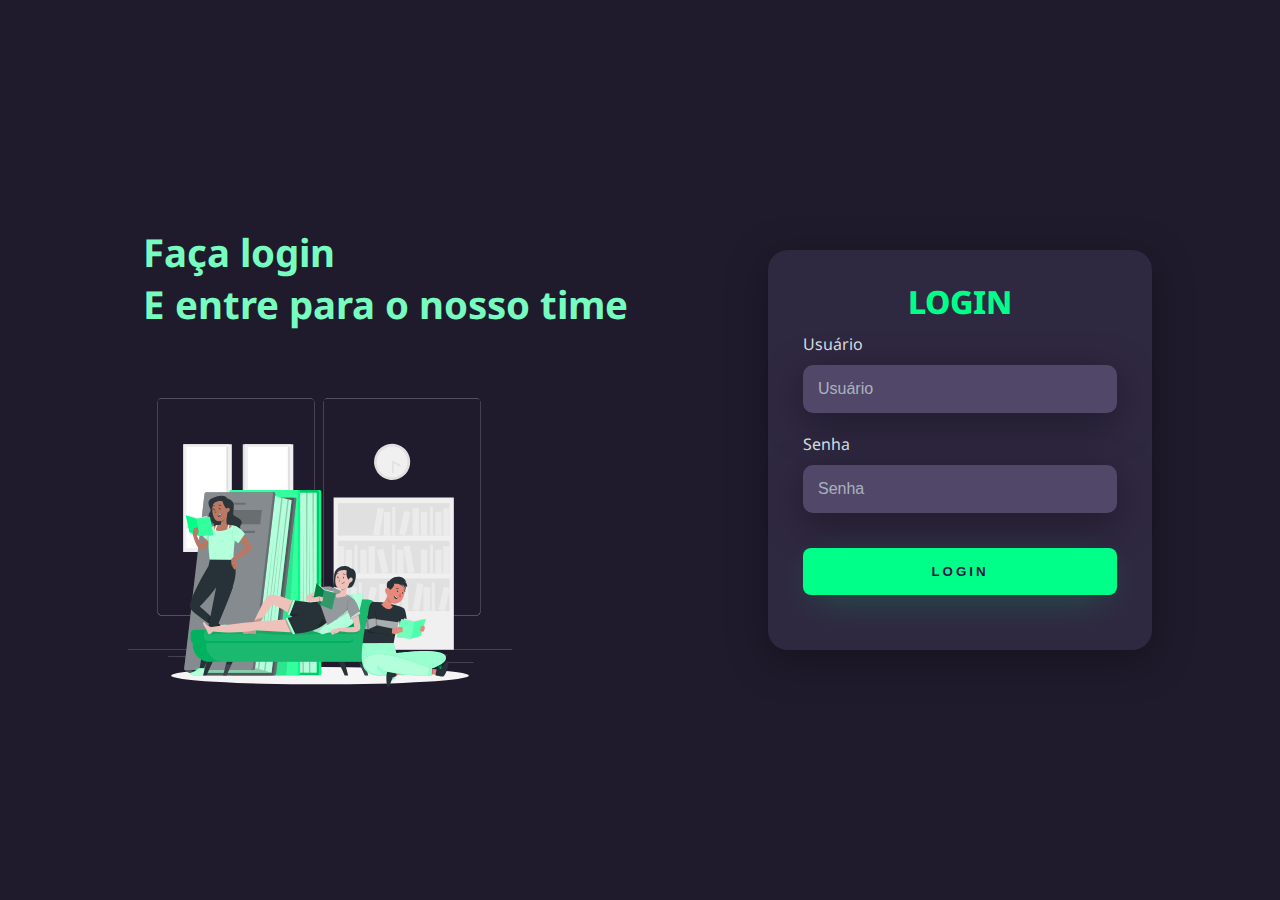
==== index.html @ f484bba6 "Add files via upload" ====
<!DOCTYPE html>
<html lang="ppt-br">
<head>
    <meta charset="UTF-8">
    <meta http-equiv="X-UA-Compatible" content="IE=edge">
    <meta name="viewport" content="width=device-width, initial-scale=1.0">
    <link rel="stylesheet" type="text/css" href="style.css">
    <link rel="shortcut icon" href="/images/icon.png" type="image/x-icon">
    <title>Login</title>
</head>
<body>
    <div class="main-login">
        <div class="left-login">
            <h1>Faça login<br> E entre para o nosso time</h1>
            <img src="/images/reading-book.svg" class="left-login-image" alt="people reading books">
        </div>

        <div class="right-login">
            <div class="card-login">
                <h1>LOGIN</h1>

                <div class="textfield">
                    <label for="usuario">Usuário</label>
                    <input type="text" name="usuario" placeholder="Usuário">
                </div>

                <div class="textfield">
                    <label for="senha">Senha</label>
                    <input type="password" name="senha" placeholder="Senha">
                </div>

                <button class="btn-login">Login</button>
            </div>
        </div>
    </div>
</body>
</html>
---- style.css ----
@import url('https://fonts.googleapis.com/css2?family=Noto+Sans:wght@400;700&display=swap');

body {
    margin: 0;
    font-family: 'Noto Sans', sans-serif;
}

body * {
    box-sizing: border-box;
}

.main-login {
    width: 100vw;
    height:100vh;
    background-color: #201b2c;
    display: flex;
    justify-content: center;
    align-items: center;
}

.left-login {
    width: 50vw;
    height: 100vh;
    display: flex;
    flex-direction: column;
    justify-content: center;
    align-items: center;
}

.left-login h1 {
    font-size: 3vw;
    color: #77fcc0;
    padding-left: 130px;
    padding-top: 40px;
}

.left-login-image {
    width: 30vw;
}

.right-login {
    width: 50vw;
    height: 100vh;
    display: flex;
    justify-content: center;
    align-items: center;
}

.card-login {
    width: 60%;
    display: flex;
    flex-direction: column;
    justify-content: center;
    align-items: center;
    padding: 30px 35px;
    background-color: #2f2841;
    border-radius: 20px;
    box-shadow: 0px 10px 40px #00000056;
}

.card-login h1 {
    color: #00ff88;
    font-weight: 800;
    margin: 0;
}

.textfield {
    width: 100%;
    display: flex;
    flex-direction: column;
    align-items: flex-start;
    justify-content: center;
    margin: 10px 0;
}

.textfield input {
    width: 100%;
    border: none;
    border-radius: 10px;
    padding: 15px;
    background-color: #514869;
    color: #f0ffffde;
    font-size: 12pt;
    box-shadow: 0px 10px 40px #00000056;
    outline: none;
    box-sizing: border-box;
}

.textfield label {
    color: #f0ffffde;
    margin-bottom: 10px;
}

.textfield input::placeholder {
    color: #f0ffff94;
}

.btn-login {
    width: 100%;
    padding: 16px 0;
    margin: 25px;
    border: none;
    border-radius: 8px;
    outline: none;
    text-transform: uppercase;
    font-weight: 800;
    letter-spacing: 3px;
    color: #2b134b;
    background-color: #00ff88;
    cursor: pointer;
    box-shadow: 0px 10px 40px -12px #00ff8052;
}

@media only screen and (max-width: 950px) {
    .card-login {
        width: 85%;
    }
}

@media only screen and (max-width: 600px) {
    .main-login {
        flex-direction: column;
    }

    .left-login h1 {
        display: none;
    }

    .left-login {
        width: 100%;
        height: auto;
    }

    .right-login {
        width: 100%;
        height: auto;
    }

    .left-login-image {
        width: 50vh;
    }

    .card-login {
        width: 90%;
    }
}
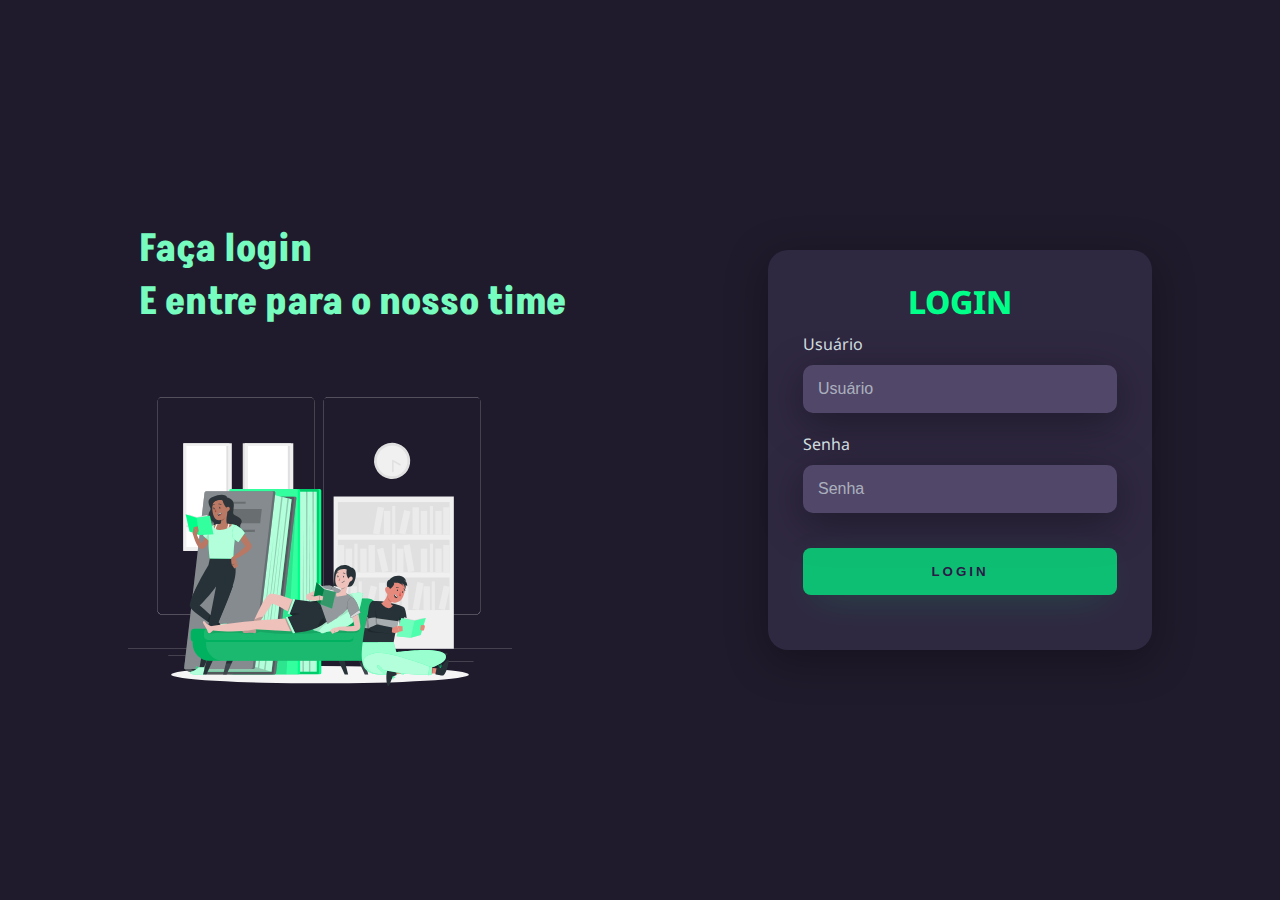
==== commit 40ee279c: "Add files via upload" ====
--- a/index.html
+++ b/index.html
@@ -4,7 +4,7 @@
     <meta charset="UTF-8">
     <meta http-equiv="X-UA-Compatible" content="IE=edge">
     <meta name="viewport" content="width=device-width, initial-scale=1.0">
-    <link rel="stylesheet" type="text/css" href="style.css">
+    <link rel="stylesheet" type="text/css" href="/styles/index.css">
     <link rel="shortcut icon" href="/images/icon.png" type="image/x-icon">
     <title>Login</title>
 </head>
@@ -21,17 +21,31 @@
 
                 <div class="textfield">
                     <label for="usuario">Usuário</label>
-                    <input type="text" name="usuario" placeholder="Usuário">
+                    <input type="text" id="usuario" onchange="validateFieldUser();" name="usuario" placeholder="Usuário" required>
+                    
+                    <div class="error-message">
+                        <p id="user-required-error">Usuário é obrigatório.</p>
+                    </div>
+
+                    <div class="error-message">
+                        <p id="user-invalid-error">Usuário é inválido.</p>
+                    </div>
                 </div>
 
                 <div class="textfield">
                     <label for="senha">Senha</label>
-                    <input type="password" name="senha" placeholder="Senha">
+                    <input type="password" id="senha" onchange="validateFieldPassword();" name="senha" placeholder="Senha" required>
+                    
+                    <div class="error-message">
+                        <p id="password-required-error">Senha é obrigatória.</p>
+                    </div>
                 </div>
-
-                <button class="btn-login">Login</button>
+  
+                <button class="btn-login" id="btn-login" disabled="true" onclick="window.location.href='registered.html'">Login</button>
             </div>
         </div>
     </div>
+
+    <script src="/scripts/index.js"></script>
 </body>
 </html>--- a/styles/index.css
+++ b/styles/index.css
@@ -0,0 +1,170 @@
+@import url('https://fonts.googleapis.com/css2?family=Akshar:wght@700&family=Noto+Sans:wght@400;700&display=swap');
+
+body {
+    margin: 0;
+    font-family: 'Noto Sans', sans-serif;
+}
+
+body * {
+    box-sizing: border-box;
+}
+
+.main-login {
+    width: 100vw;
+    height:100vh;
+    background-color: #201b2c;
+    display: flex;
+    justify-content: center;
+    align-items: center;
+}
+
+.left-login {
+    width: 50vw;
+    height: 100vh;
+    display: flex;
+    flex-direction: column;
+    justify-content: center;
+    align-items: center;
+}
+
+.left-login h1 {
+    font-size: 3vw;
+    color: #77fcc0;
+    font-family: Akshar, sans-serif;
+}
+
+.left-login-image {
+    width: 30vw;
+}
+
+.right-login {
+    width: 50vw;
+    height: 100vh;
+    display: flex;
+    justify-content: center;
+    align-items: center;
+}
+
+.card-login {
+    width: 60%;
+    display: flex;
+    flex-direction: column;
+    justify-content: center;
+    align-items: center;
+    padding: 30px 35px;
+    background-color: #2f2841;
+    border-radius: 20px;
+    box-shadow: 0px 10px 40px #00000056;
+}
+
+.card-login h1 {
+    color: #00ff88;
+    font-weight: 800;
+    margin: 0;
+}
+
+.textfield {
+    width: 100%;
+    display: flex;
+    flex-direction: column;
+    align-items: flex-start;
+    justify-content: center;
+    margin: 10px 0;
+}
+
+.textfield input {
+    width: 100%;
+    border: none;
+    border-radius: 10px;
+    padding: 15px;
+    background-color: #514869;
+    color: #f0ffffde;
+    font-size: 12pt;
+    box-shadow: 0px 10px 40px #00000056;
+    outline: none;
+    box-sizing: border-box;
+}
+
+.textfield label {
+    color: #f0ffffde;
+    margin-bottom: 10px;
+}
+
+.textfield input::placeholder {
+    color: #f0ffff94;
+}
+
+.textfield p {
+    margin: 0;
+}
+
+.error-message {
+    color: #00ff88;
+}
+
+#user-required-error, #user-invalid-error, #password-required-error{
+    display: none;
+}
+
+.btn-login {
+    width: 100%;
+    padding: 16px 0;
+    margin: 25px;
+    border: none;
+    border-radius: 8px;
+    outline: none;
+    text-transform: uppercase;
+    font-weight: 800;
+    letter-spacing: 3px;
+    color: #2b134b;
+    background-color: #00ff88;
+    cursor: pointer;
+    box-shadow: 0px 10px 40px -12px #00ff8052;
+    transition: 0.5s;
+}
+
+.btn-login[disabled] {
+    opacity: 0.7;
+    cursor: auto;
+}
+
+@media only screen and (max-width: 950px) {
+    .card-login {
+        width: 85%;
+    }
+}
+
+@media only screen and (max-width: 600px) {
+    .main-login {
+        flex-direction: column;
+    }
+
+    .left-login h1 {
+        display: none;
+    }
+
+    .left-login {
+        width: 100%;
+        height: auto;
+    }
+
+    .right-login {
+        width: 100%;
+        height: auto;
+    }
+
+    .left-login-image {
+        width: 50vh;
+    }
+
+    .card-login {
+        width: 90%;
+    }
+}
+
+@media only screen and (min-width: 1024px) {
+    .left-login h1 {
+        padding-left: 5vw;
+        padding-top: 4vh;
+    }
+}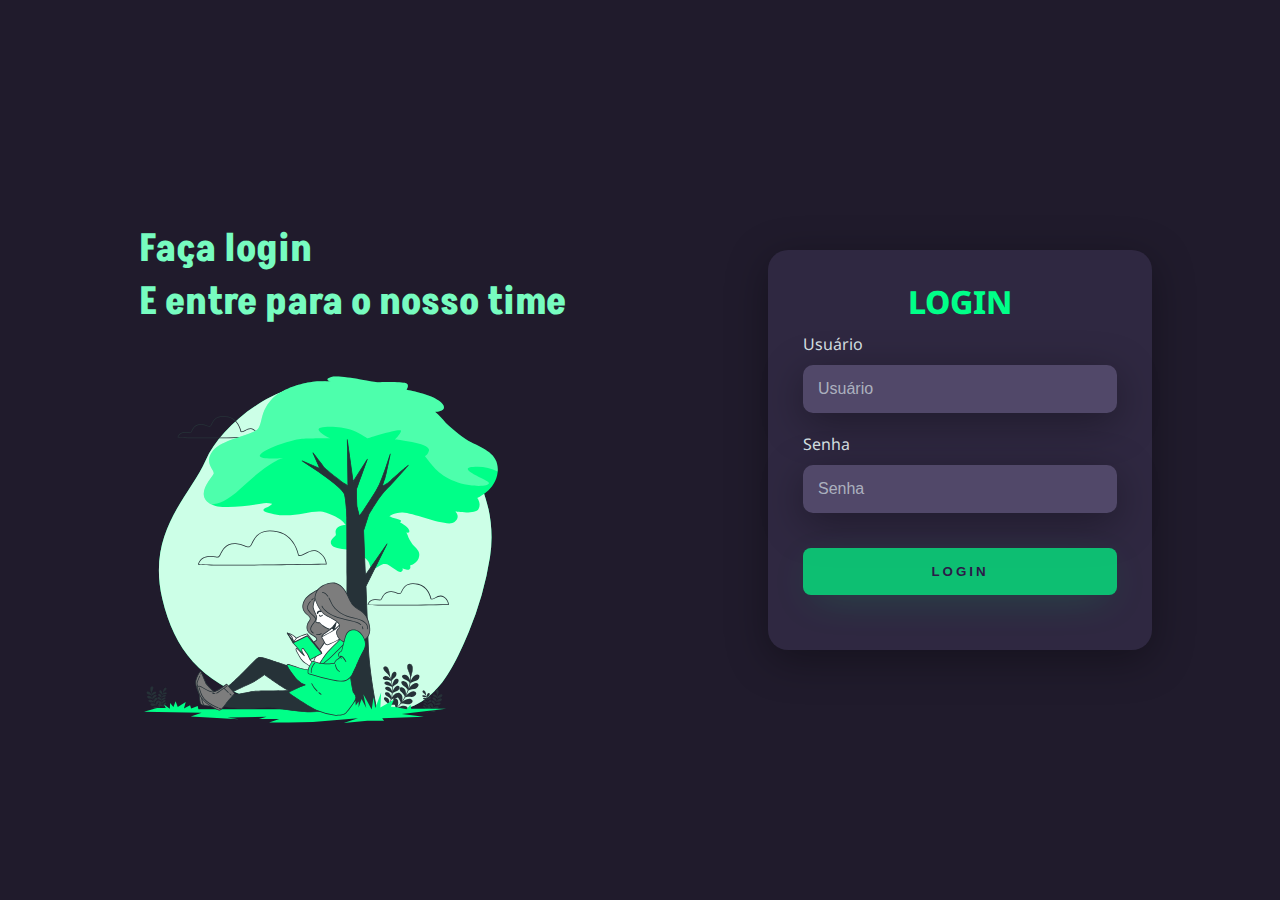
==== commit d523d3a6: "Add files via upload" ====
--- a/index.html
+++ b/index.html
@@ -12,7 +12,7 @@
     <div class="main-login">
         <div class="left-login">
             <h1>Faça login<br> E entre para o nosso time</h1>
-            <img src="/images/reading-book.svg" class="left-login-image" alt="people reading books">
+            <img src="/images/woman-reading.svg" class="left-login-image" alt="people reading books">
         </div>
 
         <div class="right-login">
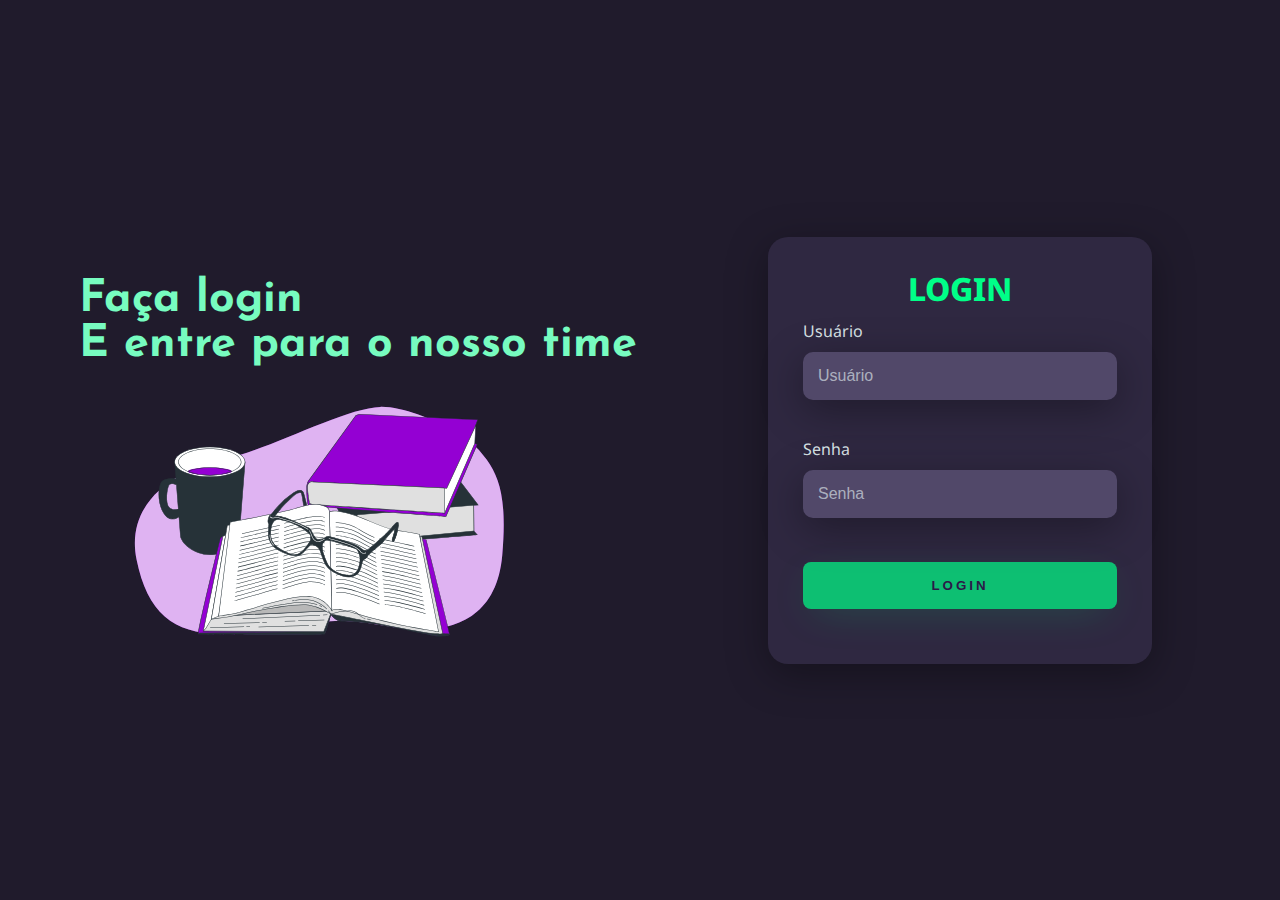
==== commit d5d7bc1f: "Add files via upload" ====
--- a/index.html
+++ b/index.html
@@ -12,7 +12,7 @@
     <div class="main-login">
         <div class="left-login">
             <h1>Faça login<br> E entre para o nosso time</h1>
-            <img src="/images/woman-reading.svg" class="left-login-image" alt="people reading books">
+            <img src="/images/image-one.svg" class="left-login-image" alt="oculos e livros">
         </div>
 
         <div class="right-login">
--- a/styles/index.css
+++ b/styles/index.css
@@ -1,4 +1,4 @@
-@import url('https://fonts.googleapis.com/css2?family=Akshar:wght@700&family=Noto+Sans:wght@400;700&display=swap');
+@import url('https://fonts.googleapis.com/css2?family=Akshar:wght@700&family=Josefin+Sans:wght@700&family=Noto+Sans:wght@400;700&display=swap');
 
 body {
     margin: 0;
@@ -28,9 +28,9 @@
 }
 
 .left-login h1 {
-    font-size: 3vw;
+    font-size: 3.5vw;
     color: #77fcc0;
-    font-family: Akshar, sans-serif;
+    font-family: Josefin Sans, sans-serif;
 }
 
 .left-login-image {
@@ -100,6 +100,8 @@
 
 .error-message {
     color: #00ff88;
+    padding-top: 1vh;
+    font-size: 12px;
 }
 
 #user-required-error, #user-invalid-error, #password-required-error{
@@ -126,6 +128,12 @@
 .btn-login[disabled] {
     opacity: 0.7;
     cursor: auto;
+}
+
+@media only screen and (max-width: 601px) {
+    .main-login {
+        height:110vh;
+    }
 }
 
 @media only screen and (max-width: 950px) {
@@ -164,7 +172,6 @@
 
 @media only screen and (min-width: 1024px) {
     .left-login h1 {
-        padding-left: 5vw;
-        padding-top: 4vh;
+        padding-left: 6vw;
     }
 }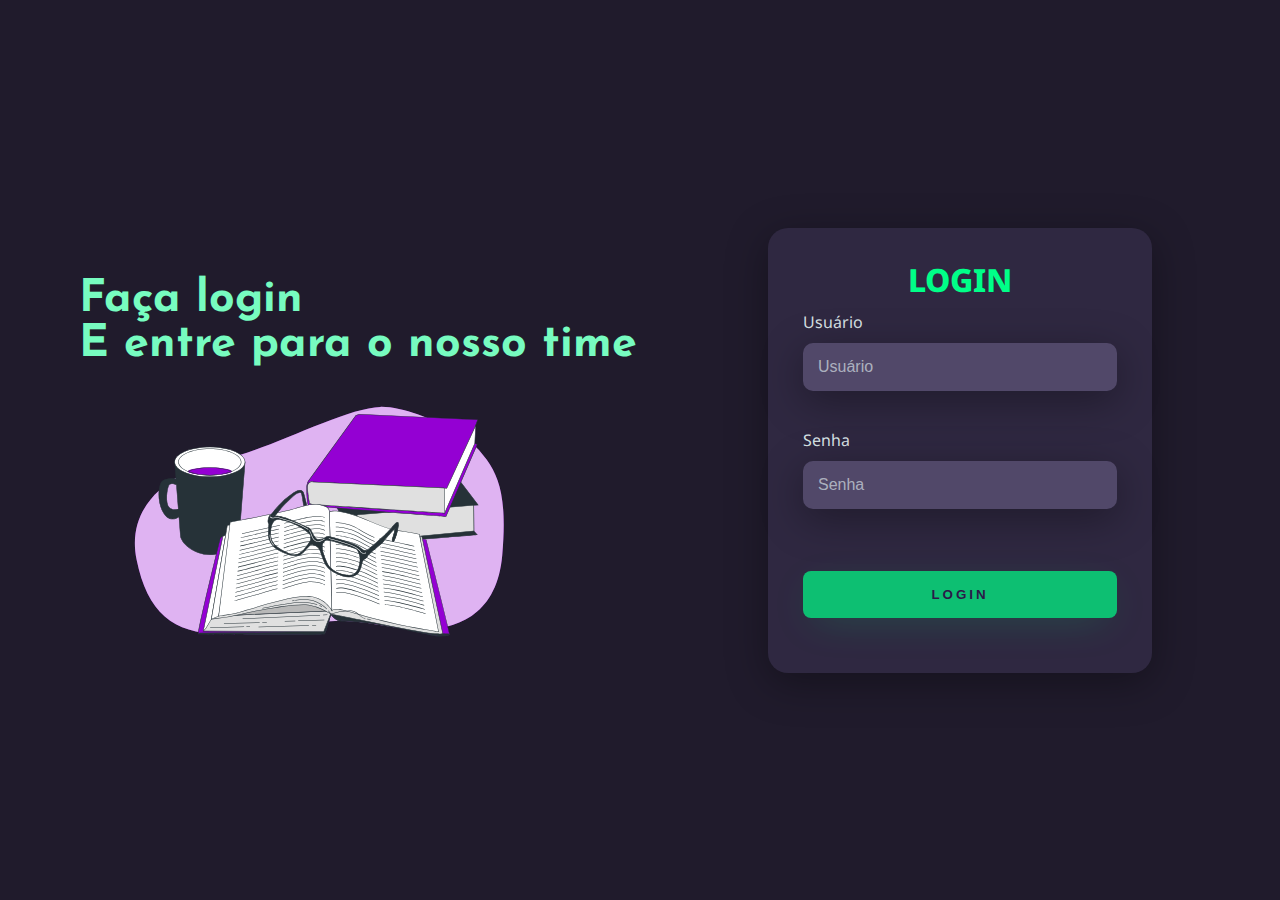
==== commit 4b5b71a9: "Add files via upload" ====
--- a/index.html
+++ b/index.html
@@ -21,7 +21,7 @@
 
                 <div class="textfield">
                     <label for="usuario">Usuário</label>
-                    <input type="text" id="usuario" onchange="validateFieldUser();" name="usuario" placeholder="Usuário" required>
+                    <input type="text" id="usuario" onchange="validateFieldUser();" name="usuario" placeholder="Usuário" onkeydown="javascript:enterTab('senha',event)" required>
                     
                     <div class="error-message">
                         <p id="user-required-error">Usuário é obrigatório.</p>
@@ -34,10 +34,18 @@
 
                 <div class="textfield">
                     <label for="senha">Senha</label>
-                    <input type="password" id="senha" onchange="validateFieldPassword();" name="senha" placeholder="Senha" required>
+                    <input type="password" id="senha" onchange="validateFieldPassword();" name="senha" placeholder="Senha" onkeydown="javascript:enterTab('btn-login',event)" required>
                     
                     <div class="error-message">
                         <p id="password-required-error">Senha é obrigatória.</p>
+                    </div>
+
+                    <div class="error-message">
+                        <p id="password-lenght-min-error">Senha deve conter no mínimo 4 caracteres.</p>
+                    </div>
+                    
+                    <div class="error-message">
+                        <p id="password-lenght-max-error">Senha deve conter até 10 caracteres.</p>
                     </div>
                 </div>
   
--- a/styles/index.css
+++ b/styles/index.css
@@ -104,7 +104,7 @@
     font-size: 12px;
 }
 
-#user-required-error, #user-invalid-error, #password-required-error{
+#user-required-error, #user-invalid-error, #password-required-error, #password-lenght-min-error, #password-lenght-max-error{
     display: none;
 }
 
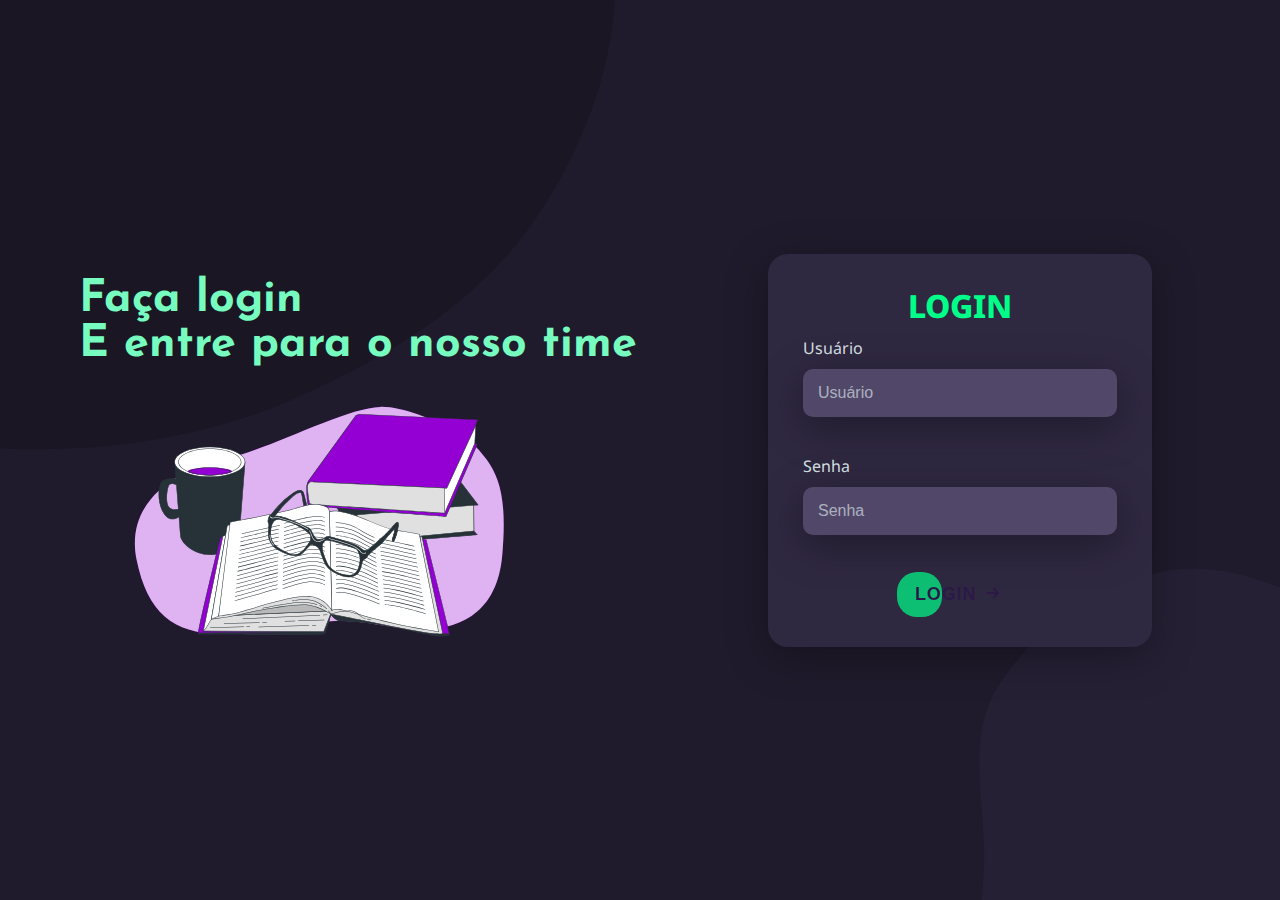
==== commit be24a593: "Add files via upload" ====
--- a/index.html
+++ b/index.html
@@ -34,7 +34,7 @@
 
                 <div class="textfield">
                     <label for="senha">Senha</label>
-                    <input type="password" id="senha" onchange="validateFieldPassword();" name="senha" placeholder="Senha" onkeydown="javascript:enterTab('btn-login',event)" required>
+                    <input type="password" id="senha" onchange="validateFieldPassword();" name="senha" placeholder="Senha" onkeydown="javascript:enterTab('btn-login',event),arrowUp('usuario',event)" required>
                     
                     <div class="error-message">
                         <p id="password-required-error">Senha é obrigatória.</p>
@@ -49,7 +49,16 @@
                     </div>
                 </div>
   
-                <button class="btn-login" id="btn-login" disabled="true" onclick="window.location.href='registered.html'">Login</button>
+                <!-- <button class="btn-login" id="btn-login" disabled="true" onclick="window.location.href='registered.html'" onkeydown="javascript:arrowUp('senha',event),arrowUp('senha',event)">Login</button> -->
+                
+                <button class="btn-login" id="btn-login" disabled="true" onclick="window.location.href='registered.html'" onkeydown="javascript:arrowUp('senha',event),arrowUp('senha',event)">
+                    <span>LOGIN</span>
+                    <svg viewBox="0 0 13 10" height="10px" width="15px">
+                    <path d="M1,5 L11,5"></path>
+                    <polyline points="8 1 12 5 8 9"></polyline>
+                    </svg>
+                </button>
+
             </div>
         </div>
     </div>
--- a/styles/index.css
+++ b/styles/index.css
@@ -3,6 +3,8 @@
 body {
     margin: 0;
     font-family: 'Noto Sans', sans-serif;
+    background-image: url("/images/background.svg");
+    background-size: 100vw 100vh;
 }
 
 body * {
@@ -12,7 +14,6 @@
 .main-login {
     width: 100vw;
     height:100vh;
-    background-color: #201b2c;
     display: flex;
     justify-content: center;
     align-items: center;
@@ -108,7 +109,7 @@
     display: none;
 }
 
-.btn-login {
+/* .btn-login {
     width: 100%;
     padding: 16px 0;
     margin: 25px;
@@ -128,6 +129,72 @@
 .btn-login[disabled] {
     opacity: 0.7;
     cursor: auto;
+} */
+
+.btn-login {
+    position: relative;
+    margin: auto;
+    outline: none;
+    padding: 12px 18px;
+    transition: all 0.2s ease;
+    border: none;
+    background: none;
+}
+
+.btn-login[disabled] {
+    opacity: 0.7;
+    cursor: auto;
+}
+  
+.btn-login:before {
+    content: "";
+    position: absolute;
+    top: 0;
+    left: 0;
+    display: block;
+    border-radius: 20px;
+    background: #00ff88;
+    width: 45px;
+    height: 45px;
+    transition: all 0.3s ease;
+}
+   
+.btn-login span {
+    position: relative;
+    font-family: "Ubuntu", sans-serif;
+    font-size: 18px;
+    font-weight: 700;
+    letter-spacing: 0.05em;
+    color: #2b134b;
+}
+   
+.btn-login svg {
+    position: relative;
+    top: 0;
+    margin-bottom: 2px;
+    margin-left: 10px;
+    fill: none;
+    stroke-linecap: round;
+    stroke-linejoin: round;
+    stroke: #2b134b;
+    stroke-width: 2;
+    transform: translateX(-5px);
+    transition: all 0.3s ease;
+}
+   
+.btn-login:hover:before {
+    width: 100%;
+    background: #00ff88;
+    box-shadow: 0px 10px 40px -12px #00ff8052;
+    transition: 0.5s;
+}
+   
+.btn-login:hover svg {
+    transform: translateX(0);
+}
+   
+.btn-login:active {
+    transform: scale(0.95);
 }
 
 @media only screen and (max-width: 601px) {
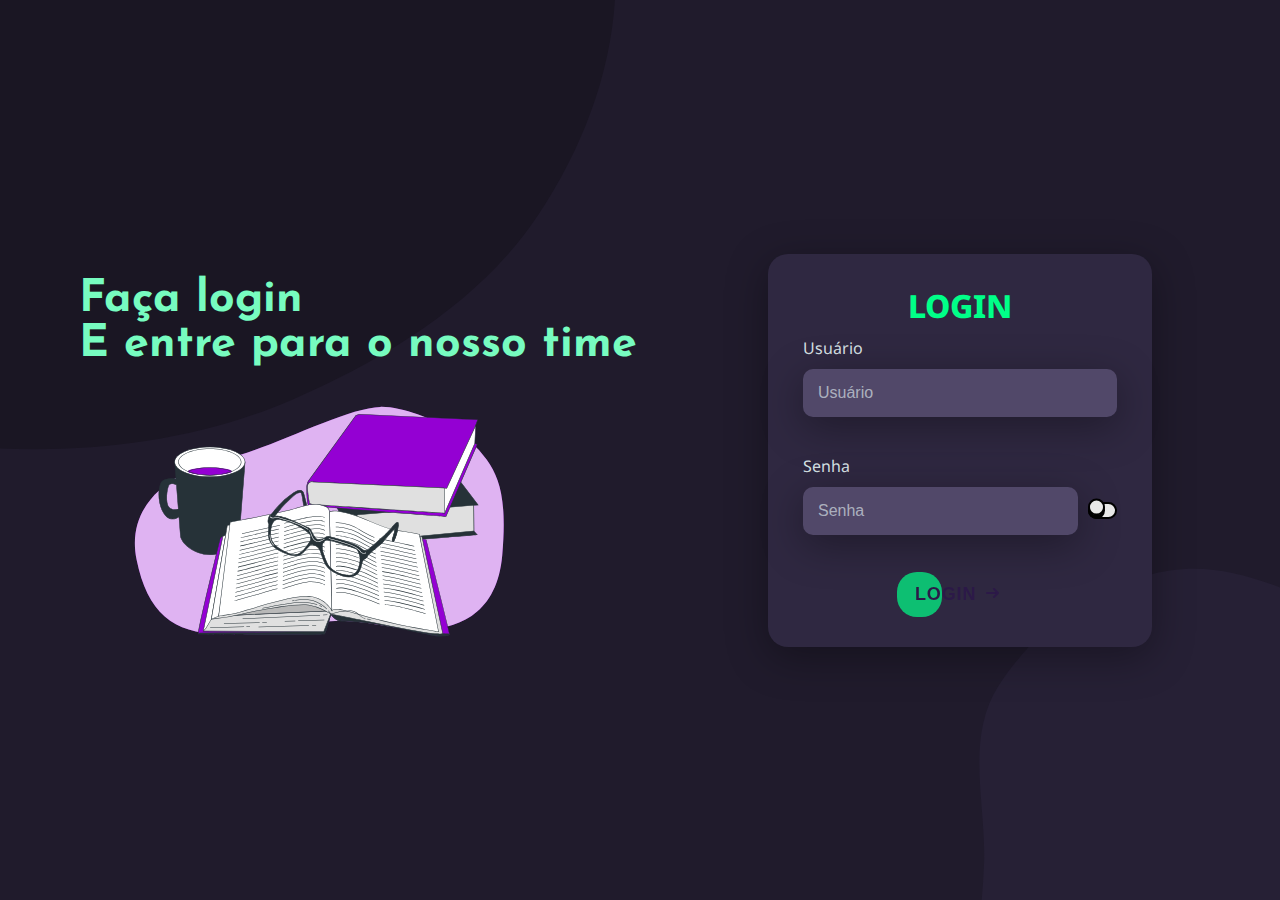
==== commit 7988fde2: "Add files via upload" ====
--- a/index.html
+++ b/index.html
@@ -34,8 +34,15 @@
 
                 <div class="textfield">
                     <label for="senha">Senha</label>
-                    <input type="password" id="senha" onchange="validateFieldPassword();" name="senha" placeholder="Senha" onkeydown="javascript:enterTab('btn-login',event),arrowUp('usuario',event)" required>
-                    
+
+                    <div class="input-password" id="input-password">
+                        <input type="password" id="senha" onchange="validateFieldPassword();" name="senha" placeholder="Senha" onkeydown="javascript:enterTab('btn-login',event),arrowUp('usuario',event)" required>
+                        <label class="switch">
+                            <input type="checkbox" id="checkbox" onclick="showPassword();">
+                            <span class="slider"></span>
+                        </label>
+                    </div>
+
                     <div class="error-message">
                         <p id="password-required-error">Senha é obrigatória.</p>
                     </div>
--- a/styles/index.css
+++ b/styles/index.css
@@ -108,6 +108,92 @@
 #user-required-error, #user-invalid-error, #password-required-error, #password-lenght-min-error, #password-lenght-max-error{
     display: none;
 }
+
+.input-password {
+    width: 100%;
+    display: flex;
+    align-items: center;
+    justify-content: space-between;
+}
+
+.switch {
+    /* Variables */
+    margin-left: 10px;
+    margin-top: 10px;
+   --switch_width: 2em;
+   --switch_height: 1em;
+   --thumb_color: #e8e8e8;
+   --track_color: #e8e8e8;
+   --track_active_color: #888;
+   --outline_color: #000;
+   font-size: 17px;
+   position: relative;
+   display: inline-block;
+   width: var(--switch_width);
+   height: var(--switch_height);
+  }
+  
+  /* Hide default HTML checkbox */
+  .switch input {
+   opacity: 0;
+   width: 0;
+   height: 0;
+  }
+  
+  /* The slider */
+  .slider {
+   box-sizing: border-box;
+   border: 2px solid var(--outline_color);
+   position: absolute;
+   cursor: pointer;
+   top: 0;
+   left: 0;
+   right: 0;
+   bottom: 0;
+   background-color: var(--track_color);
+   transition: .15s;
+   border-radius: var(--switch_height);
+  }
+  
+  .slider:before {
+   box-sizing: border-box;
+   position: absolute;
+   content: "";
+   height: var(--switch_height);
+   width: var(--switch_height);
+   border: 2px solid var(--outline_color);
+   border-radius: 100%;
+   left: -2px;
+   bottom: -2px;
+   background-color: var(--thumb_color);
+   transform: translateY(-0.2em);
+   box-shadow: 0 0.2em 0 var(--outline_color);
+   transition: .15s;
+  }
+  
+  input:checked + .slider {
+   background-color: var(--track_active_color);
+  }
+  
+  input:focus-visible + .slider {
+   box-shadow: 0 0 0 2px var(--track_active_color);
+  }
+  
+  /* Raise thumb when hovered */
+  input:hover + .slider:before {
+   transform: translateY(-0.3em);
+   box-shadow: 0 0.3em 0 var(--outline_color);
+  }
+  
+  input:checked + .slider:before {
+   transform: translateX(calc(var(--switch_width) - var(--switch_height))) translateY(-0.2em);
+  }
+  
+  /* Raise thumb when hovered & checked */
+  input:hover:checked + .slider:before {
+   transform: translateX(calc(var(--switch_width) - var(--switch_height))) translateY(-0.3em);
+   box-shadow: 0 0.3em 0 var(--outline_color);
+  }
 
 /* .btn-login {
     width: 100%;
